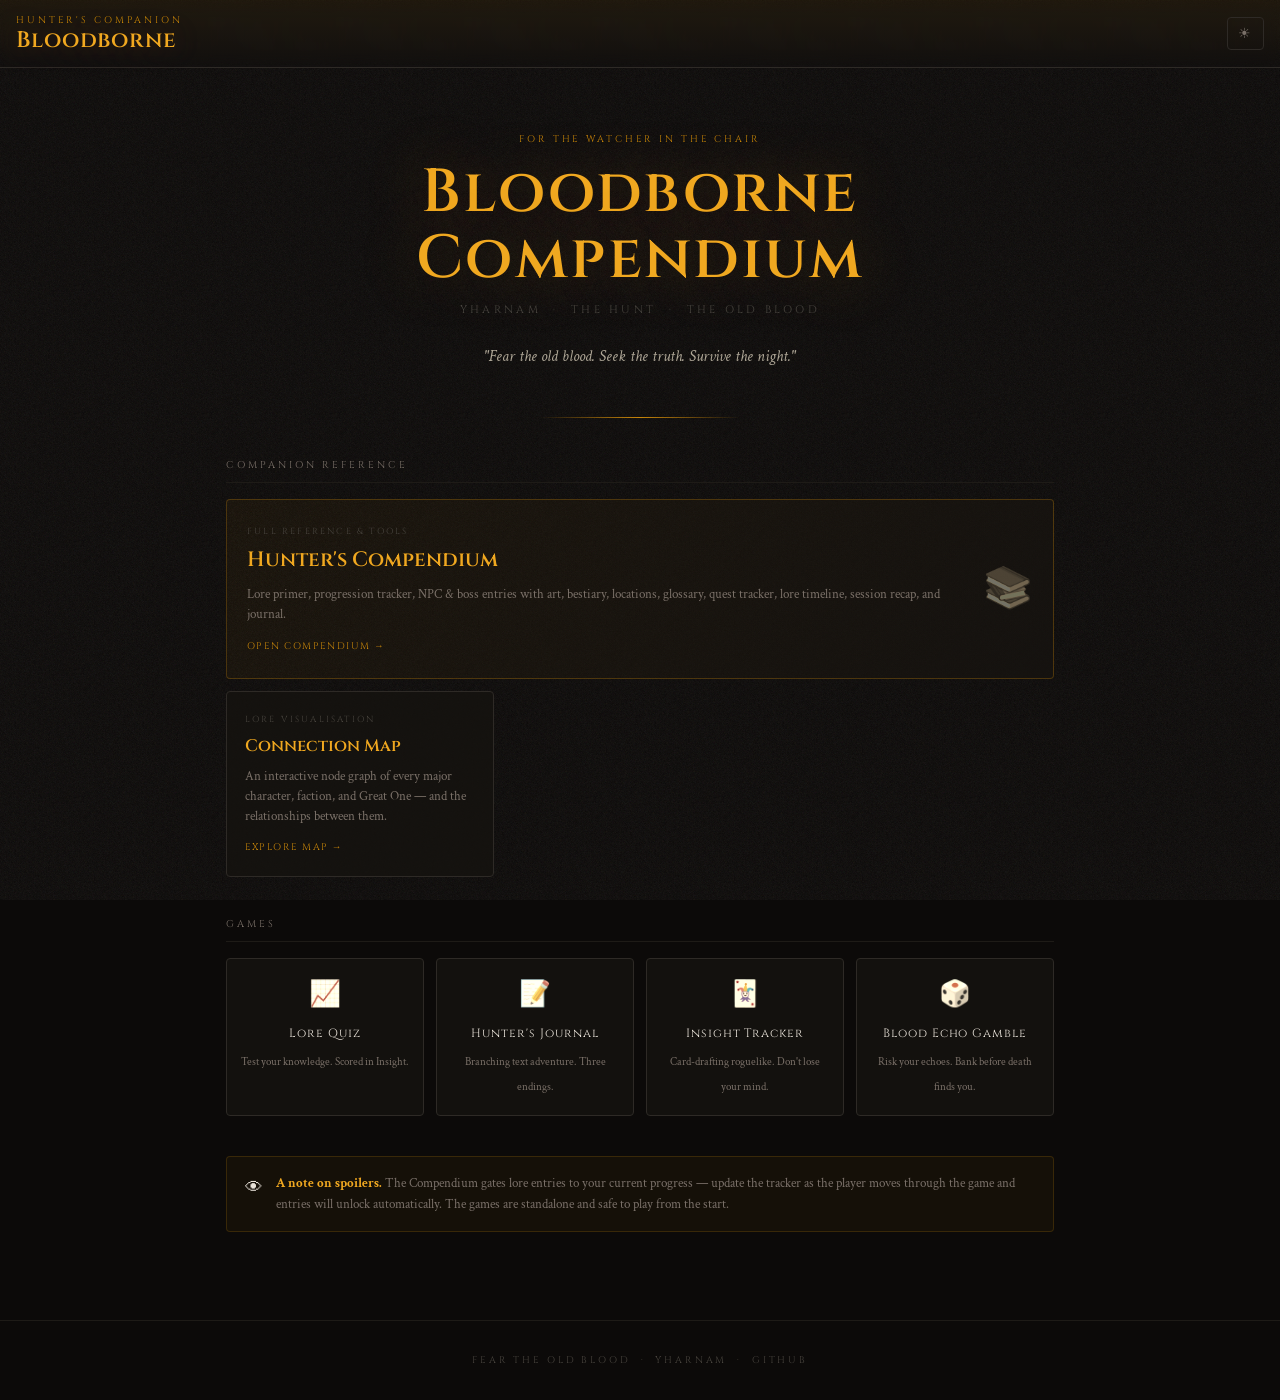
==== index.html @ aeda785c "Initial commit" ====
<!DOCTYPE html>
<html lang="en">
<head>
<meta charset="UTF-8">
<meta name="viewport" content="width=device-width, initial-scale=1.0">
<title>Bloodborne Compendium</title>
<link rel="stylesheet" href="shared.css">
<style>
.hero {
  text-align: center;
  padding: 4rem 1rem 3rem;
  position: relative;
}
.hero::after {
  content: '';
  position: absolute;
  bottom: 0; left: 50%;
  transform: translateX(-50%);
  width: 200px; height: 1px;
  background: linear-gradient(to right, transparent, var(--accent), transparent);
}
.hero-eyebrow { display: block; margin-bottom: 0.75rem; }
.hero-title {
  font-size: clamp(2.2rem, 6vw, 3.8rem);
  color: var(--accent-s);
  text-shadow: 0 0 60px rgba(200,134,10,0.35);
  line-height: 1.1;
  margin-bottom: 0.5rem;
}
.hero-sub {
  color: var(--text-faint);
  font-size: 0.68rem;
  letter-spacing: 0.3em;
  font-family: var(--font-display);
  text-transform: uppercase;
}
.hero-tagline {
  margin-top: 1.5rem;
  color: var(--text-mid);
  font-size: 1rem;
  font-style: italic;
  max-width: 440px;
  margin-left: auto;
  margin-right: auto;
  line-height: 1.7;
}
.nav-section { padding: 2.5rem 1rem; max-width: 860px; margin: 0 auto; }
.nav-section-title {
  font-size: 0.62rem;
  letter-spacing: 0.3em;
  text-transform: uppercase;
  color: var(--text-dim);
  font-family: var(--font-display);
  margin-bottom: 1rem;
  padding-bottom: 0.5rem;
  border-bottom: 1px solid var(--border-sub);
}
.nav-grid { display: grid; grid-template-columns: repeat(auto-fill, minmax(240px, 1fr)); gap: 0.75rem; }
.nav-card {
  border: 1px solid var(--border);
  border-radius: var(--radius);
  background: var(--surface);
  padding: 1.25rem 1.1rem;
  text-decoration: none;
  display: block;
  transition: border-color var(--transition), background var(--transition), transform var(--transition);
  position: relative;
  overflow: hidden;
}
.nav-card::before {
  content: '';
  position: absolute;
  inset: 0;
  background: linear-gradient(135deg, var(--accent-dim), transparent 60%);
  opacity: 0;
  transition: opacity var(--transition);
}
.nav-card:hover { border-color: var(--accent); transform: translateY(-2px); }
.nav-card:hover::before { opacity: 1; }
.nav-card-label {
  font-size: 0.55rem;
  letter-spacing: 0.25em;
  text-transform: uppercase;
  color: var(--text-faint);
  font-family: var(--font-display);
  margin-bottom: 0.4rem;
  display: block;
}
.nav-card-title {
  font-family: var(--font-display);
  font-size: 1.05rem;
  font-weight: 600;
  color: var(--accent-s);
  margin-bottom: 0.5rem;
  display: block;
}
.nav-card-desc { font-size: 0.8rem; color: var(--text-dim); line-height: 1.55; }
.nav-card-arrow {
  display: block;
  margin-top: 0.85rem;
  font-size: 0.6rem;
  letter-spacing: 0.15em;
  text-transform: uppercase;
  color: var(--accent);
  font-family: var(--font-display);
  transition: letter-spacing var(--transition);
}
.nav-card:hover .nav-card-arrow { letter-spacing: 0.25em; }
.nav-card.featured {
  grid-column: 1 / -1;
  display: grid;
  grid-template-columns: 1fr auto;
  align-items: center;
  gap: 1rem;
  padding: 1.5rem 1.25rem;
  border-color: rgba(200,134,10,0.3);
  background: linear-gradient(135deg, rgba(200,134,10,0.06), var(--surface));
}
.nav-card.featured .nav-card-title { font-size: 1.3rem; }
.nav-card.featured .featured-icon { font-size: 2.5rem; opacity: 0.4; filter: sepia(1); }
.games-grid {
  display: grid;
  grid-template-columns: repeat(2, 1fr);
  gap: 0.75rem;
}
@media (min-width: 600px) { .games-grid { grid-template-columns: repeat(4, 1fr); } }
.game-card {
  border: 1px solid var(--border);
  border-radius: var(--radius);
  background: var(--surface);
  padding: 1rem 0.85rem;
  text-decoration: none;
  display: block;
  text-align: center;
  transition: border-color var(--transition), background var(--transition), transform var(--transition);
}
.game-card:hover { border-color: var(--accent); transform: translateY(-2px); background: var(--accent-dim); }
.game-card-icon { font-size: 1.6rem; display: block; margin-bottom: 0.5rem; filter: sepia(0.5); }
.game-card-title { font-family: var(--font-display); font-size: 0.75rem; letter-spacing: 0.08em; color: var(--text); display: block; margin-bottom: 0.3rem; }
.game-card-desc { font-size: 0.68rem; color: var(--text-dim); line-height: 1.45; }
.watcher-note { max-width: 860px; margin: 0 auto; padding: 0 1rem 2.5rem; }
.watcher-note-inner {
  border: 1px solid rgba(200,134,10,0.2);
  border-radius: var(--radius);
  background: rgba(200,134,10,0.05);
  padding: 1rem 1.1rem;
  display: flex;
  gap: 0.85rem;
  align-items: flex-start;
}
.watcher-note-icon { font-size: 1.1rem; flex-shrink: 0; margin-top: 0.1rem; }
.watcher-note-text { font-size: 0.82rem; color: var(--text-dim); line-height: 1.6; }
.watcher-note-text strong { color: var(--accent-s); }
</style>
</head>
<body>

<header class="site-header">
  <div class="brand">
    <span class="eyebrow">Hunter's Companion</span>
    <h1>Bloodborne</h1>
  </div>
  <div class="header-controls">
    <button class="btn btn-icon" id="themeToggle" title="Toggle theme">&#9728;</button>
  </div>
</header>

<section class="hero">
  <span class="eyebrow hero-eyebrow">For the Watcher in the Chair</span>
  <h1 class="hero-title">Bloodborne<br>Compendium</h1>
  <p class="hero-sub">Yharnam &nbsp;&middot;&nbsp; The Hunt &nbsp;&middot;&nbsp; The Old Blood</p>
  <p class="hero-tagline">"Fear the old blood. Seek the truth. Survive the night."</p>
</section>

<section class="nav-section">
  <p class="nav-section-title">Companion Reference</p>
  <div class="nav-grid">
    <a href="compendium.html" class="nav-card featured">
      <div>
        <span class="nav-card-label">Full Reference &amp; Tools</span>
        <span class="nav-card-title">Hunter's Compendium</span>
        <p class="nav-card-desc">Lore primer, progression tracker, NPC &amp; boss entries with art, bestiary, locations, glossary, quest tracker, lore timeline, session recap, and journal.</p>
        <span class="nav-card-arrow">Open Compendium &rarr;</span>
      </div>
      <span class="featured-icon">&#128218;</span>
    </a>
    <a href="connection-map.html" class="nav-card">
      <span class="nav-card-label">Lore Visualisation</span>
      <span class="nav-card-title">Connection Map</span>
      <p class="nav-card-desc">An interactive node graph of every major character, faction, and Great One — and the relationships between them.</p>
      <span class="nav-card-arrow">Explore Map &rarr;</span>
    </a>
  </div>
</section>

<section class="nav-section" style="padding-top:0">
  <p class="nav-section-title">Games</p>
  <div class="games-grid">
    <a href="games/quiz.html" class="game-card">
      <span class="game-card-icon">&#128200;</span>
      <span class="game-card-title">Lore Quiz</span>
      <span class="game-card-desc">Test your knowledge. Scored in Insight.</span>
    </a>
    <a href="games/journal.html" class="game-card">
      <span class="game-card-icon">&#128221;</span>
      <span class="game-card-title">Hunter's Journal</span>
      <span class="game-card-desc">Branching text adventure. Three endings.</span>
    </a>
    <a href="games/insight.html" class="game-card">
      <span class="game-card-icon">&#127183;</span>
      <span class="game-card-title">Insight Tracker</span>
      <span class="game-card-desc">Card-drafting roguelike. Don't lose your mind.</span>
    </a>
    <a href="games/gamble.html" class="game-card">
      <span class="game-card-icon">&#127922;</span>
      <span class="game-card-title">Blood Echo Gamble</span>
      <span class="game-card-desc">Risk your echoes. Bank before death finds you.</span>
    </a>
  </div>
</section>

<div class="watcher-note">
  <div class="watcher-note-inner">
    <span class="watcher-note-icon">&#128065;</span>
    <p class="watcher-note-text">
      <strong>A note on spoilers.</strong> The Compendium gates lore entries to your current progress &mdash; update the tracker as the player moves through the game and entries will unlock automatically. The games are standalone and safe to play from the start.
    </p>
  </div>
</div>

<footer class="site-footer">
  Fear the Old Blood &nbsp;&middot;&nbsp; Yharnam &nbsp;&middot;&nbsp;
  <a href="https://github.com/teek88x-blip/Bloodborne-Compendium" style="color:var(--text-faint)">GitHub</a>
</footer>

<script>
(function(){
  var toggle = document.getElementById('themeToggle');
  var saved = localStorage.getItem('bb-theme') || 'dark';
  if(saved === 'light'){
    document.documentElement.setAttribute('data-theme','light');
    toggle.textContent = '\uD83C\uDF19';
  }
  toggle.addEventListener('click', function(){
    var isLight = document.documentElement.getAttribute('data-theme') === 'light';
    if(isLight){
      document.documentElement.removeAttribute('data-theme');
      toggle.textContent = '\u2600';
      localStorage.setItem('bb-theme','dark');
    } else {
      document.documentElement.setAttribute('data-theme','light');
      toggle.textContent = '\uD83C\uDF19';
      localStorage.setItem('bb-theme','light');
    }
  });
})();
</script>
</body>
</html>
---- shared.css ----
/* ─── BLOODBORNE COMPENDIUM — SHARED STYLES ─────────────────────────────── */

@import url('https://fonts.googleapis.com/css2?family=Cinzel:wght@400;600;700&family=Crimson+Text:ital,wght@0,400;0,600;1,400&display=swap');

/* ─── VARIABLES ─────────────────────────────────────────────────────────── */
:root {
  --bg:         #0c0a09;
  --bg2:        #111008;
  --surface:    rgba(22,19,16,0.85);
  --surface2:   rgba(28,24,20,0.6);
  --border:     #2e2a26;
  --border-sub: #1e1b17;
  --text:       #e8e2d9;
  --text-mid:   #b0a898;
  --text-dim:   #7a7068;
  --text-faint: #48443e;
  --accent:     #c8860a;
  --accent-s:   #f0a820;
  --accent-dim: rgba(200,134,10,0.15);
  --red:        #9f1239;
  --red-s:      #fb7185;
  --teal:       #0f766e;
  --teal-s:     #2dd4bf;
  --purple:     #6d28d9;
  --purple-s:   #c4b5fd;
  --blue:       #1d4ed8;
  --blue-s:     #60a5fa;
  --green:      #065f46;
  --green-s:    #34d399;
  --font-display: 'Cinzel', 'Palatino Linotype', Georgia, serif;
  --font-body:    'Crimson Text', 'Palatino Linotype', Georgia, serif;
  --radius:     4px;
  --transition: 0.2s ease;
}

[data-theme="light"] {
  --bg:         #f0ebe2;
  --bg2:        #e8e2d8;
  --surface:    rgba(240,235,226,0.95);
  --surface2:   rgba(228,222,212,0.7);
  --border:     #c4b89e;
  --border-sub: #d8d0c0;
  --text:       #1c1812;
  --text-mid:   #3c3428;
  --text-dim:   #6a6054;
  --text-faint: #9a9080;
  --accent:     #8b5e08;
  --accent-s:   #a87010;
  --accent-dim: rgba(139,94,8,0.12);
}

/* ─── RESET & BASE ──────────────────────────────────────────────────────── */
*, *::before, *::after { box-sizing: border-box; margin: 0; padding: 0; }

html { font-size: 16px; scroll-behavior: smooth; }

body {
  font-family: var(--font-body);
  background: var(--bg);
  color: var(--text);
  min-height: 100vh;
  line-height: 1.6;
  transition: background var(--transition), color var(--transition);
  position: relative;
  overflow-x: hidden;
}

/* Noise texture overlay */
body::before {
  content: '';
  position: fixed;
  inset: 0;
  pointer-events: none;
  z-index: 0;
  opacity: 0.08;
  background-image: url("data:image/svg+xml,%3Csvg viewBox='0 0 256 256' xmlns='http://www.w3.org/2000/svg'%3E%3Cfilter id='noise'%3E%3CfeTurbulence type='fractalNoise' baseFrequency='0.9' numOctaves='4' stitchTiles='stitch'/%3E%3C/filter%3E%3Crect width='100%25' height='100%25' filter='url(%23noise)'/%3E%3C/svg%3E");
  background-size: 128px;
}

[data-theme="light"] body::before { opacity: 0.04; }

/* All content above noise */
body > * { position: relative; z-index: 1; }

a { color: var(--accent-s); text-decoration: none; transition: color var(--transition); }
a:hover { color: var(--accent); }

/* ─── TYPOGRAPHY ────────────────────────────────────────────────────────── */
h1, h2, h3, h4 { font-family: var(--font-display); font-weight: 600; letter-spacing: 0.04em; }

.eyebrow {
  font-family: var(--font-display);
  font-size: 0.6rem;
  letter-spacing: 0.3em;
  text-transform: uppercase;
  color: var(--accent);
}

.lore-text {
  font-family: var(--font-body);
  font-size: 0.88rem;
  line-height: 1.75;
  color: var(--text-mid);
  font-style: italic;
}

/* ─── LAYOUT ────────────────────────────────────────────────────────────── */
.page-wrap {
  max-width: 860px;
  margin: 0 auto;
  padding: 0 1rem;
}

/* ─── HEADER ────────────────────────────────────────────────────────────── */
.site-header {
  border-bottom: 1px solid var(--border);
  padding: 1rem;
  background: linear-gradient(to bottom, rgba(200,134,10,0.08), transparent);
  display: flex;
  justify-content: space-between;
  align-items: center;
  position: sticky;
  top: 0;
  z-index: 100;
  backdrop-filter: blur(8px);
  -webkit-backdrop-filter: blur(8px);
}

.site-header .brand { line-height: 1; }
.site-header .brand .eyebrow { margin-bottom: 0.2rem; display: block; }
.site-header .brand h1 {
  font-size: 1.4rem;
  color: var(--accent-s);
  text-shadow: 0 0 30px rgba(200,134,10,0.4);
}

.header-controls { display: flex; gap: 0.5rem; align-items: center; }

/* ─── BUTTONS ───────────────────────────────────────────────────────────── */
.btn {
  font-family: var(--font-display);
  font-size: 0.6rem;
  letter-spacing: 0.2em;
  text-transform: uppercase;
  padding: 0.45rem 0.9rem;
  border-radius: var(--radius);
  border: 1px solid var(--border);
  background: transparent;
  color: var(--text-dim);
  cursor: pointer;
  transition: all var(--transition);
}
.btn:hover { color: var(--text); border-color: var(--accent); }

.btn-primary {
  background: var(--accent-dim);
  border-color: rgba(200,134,10,0.5);
  color: var(--accent-s);
}
.btn-primary:hover { background: rgba(200,134,10,0.25); }

.btn-icon { padding: 0.4rem 0.6rem; font-size: 0.85rem; }

/* Toggle switch */
.toggle-wrap { display: flex; align-items: center; gap: 0.4rem; }
.toggle-label { font-size: 0.6rem; color: var(--text-dim); font-family: var(--font-display); letter-spacing: 0.1em; text-transform: uppercase; }
.toggle {
  width: 2rem; height: 1rem;
  border-radius: 9999px;
  border: none;
  cursor: pointer;
  background: var(--border);
  position: relative;
  transition: background var(--transition);
  flex-shrink: 0;
}
.toggle.on { background: var(--accent); }
.toggle::after {
  content: '';
  position: absolute;
  top: 1px;
  left: 1px;
  width: 12px; height: 12px;
  border-radius: 50%;
  background: var(--text);
  transition: left var(--transition);
}
.toggle.on::after { left: calc(100% - 13px); }

/* ─── TABS ──────────────────────────────────────────────────────────────── */
.tab-nav {
  display: flex;
  border-bottom: 1px solid var(--border-sub);
  overflow-x: auto;
  scrollbar-width: none;
  position: sticky;
  top: 57px;
  z-index: 90;
  background: var(--bg);
  backdrop-filter: blur(8px);
}
.tab-nav::-webkit-scrollbar { display: none; }

.tab-btn {
  font-family: var(--font-display);
  font-size: 0.58rem;
  letter-spacing: 0.15em;
  text-transform: uppercase;
  padding: 0.6rem 0.8rem;
  white-space: nowrap;
  background: none;
  border: none;
  border-bottom: 2px solid transparent;
  color: var(--text-dim);
  cursor: pointer;
  transition: color var(--transition), border-color var(--transition);
}
.tab-btn:hover { color: var(--text-mid); }
.tab-btn.active { border-bottom-color: var(--accent); color: var(--accent-s); }

.tab-panel { display: none; padding: 1.25rem 0; }
.tab-panel.active { display: block; }

/* ─── CARDS ─────────────────────────────────────────────────────────────── */
.card {
  border: 1px solid var(--border);
  border-radius: var(--radius);
  background: var(--surface);
  margin-bottom: 0.4rem;
  overflow: hidden;
  transition: border-color var(--transition);
}
.card.locked { opacity: 0.4; }
.card.locked .card-header { cursor: default; }

.card-header {
  display: flex;
  justify-content: space-between;
  align-items: center;
  padding: 0.65rem 0.85rem;
  cursor: pointer;
  gap: 0.5rem;
}
.card-header:hover .card-title { color: var(--accent-s); }

.card-left-bar { border-left: 3px solid var(--accent); }

.card-title { font-size: 0.88rem; font-weight: 600; color: var(--text); transition: color var(--transition); }
.card-sub1 { font-size: 0.64rem; margin-top: 0.1rem; letter-spacing: 0.05em; }
.card-sub2 { font-size: 0.64rem; color: var(--text-dim); }
.card-chevron { color: var(--text-faint); font-size: 0.7rem; flex-shrink: 0; transition: transform var(--transition); }
.card.open .card-chevron { transform: rotate(180deg); }

.card-body {
  display: none;
  padding: 0 0.85rem 0.85rem;
  border-top: 1px solid var(--border-sub);
}
.card.open .card-body { display: block; }

/* Art asset display */
.art-img {
  width: 100%;
  max-height: 200px;
  object-fit: cover;
  border-radius: var(--radius);
  margin-top: 0.75rem;
  border: 1px solid var(--border);
  filter: brightness(0.9) sepia(0.15);
}
.art-placeholder {
  width: 100%;
  height: 120px;
  border-radius: var(--radius);
  margin-top: 0.75rem;
  border: 1px dashed var(--border);
  display: flex;
  align-items: center;
  justify-content: center;
  background: var(--surface2);
  color: var(--text-faint);
  font-size: 0.65rem;
  font-family: var(--font-display);
  letter-spacing: 0.1em;
  text-transform: uppercase;
}

/* Badge */
.badge {
  font-size: 0.52rem;
  padding: 1px 6px;
  border-radius: 2px;
  border: 1px solid;
  font-family: var(--font-display);
  letter-spacing: 0.1em;
  text-transform: uppercase;
  white-space: nowrap;
}

/* ─── PROGRESS BAR ──────────────────────────────────────────────────────── */
.progress-track {
  background: var(--border-sub);
  border-radius: 9999px;
  height: 4px;
  overflow: hidden;
}
.progress-fill {
  height: 4px;
  border-radius: 9999px;
  background: var(--accent);
  transition: width 0.4s ease;
}

/* ─── FORM ELEMENTS ─────────────────────────────────────────────────────── */
input, textarea, select {
  font-family: var(--font-body);
  font-size: 0.88rem;
  background: var(--bg);
  border: 1px solid var(--border);
  border-radius: var(--radius);
  color: var(--text);
  padding: 0.55rem 0.7rem;
  width: 100%;
  transition: border-color var(--transition);
  outline: none;
  resize: none;
}
input:focus, textarea:focus, select:focus { border-color: var(--accent); }
input::placeholder, textarea::placeholder { color: var(--text-faint); }

.field-label {
  display: block;
  font-size: 0.65rem;
  color: var(--text-dim);
  margin-bottom: 0.25rem;
  font-family: var(--font-display);
  letter-spacing: 0.08em;
}

/* ─── FOOTER ────────────────────────────────────────────────────────────── */
.site-footer {
  text-align: center;
  padding: 2rem 1rem;
  color: var(--text-faint);
  font-size: 0.6rem;
  letter-spacing: 0.3em;
  font-family: var(--font-display);
  text-transform: uppercase;
  border-top: 1px solid var(--border-sub);
  margin-top: 3rem;
}

/* ─── UTILITY ───────────────────────────────────────────────────────────── */
.txt-accent  { color: var(--accent-s); }
.txt-dim     { color: var(--text-dim); }
.txt-faint   { color: var(--text-faint); }
.txt-mid     { color: var(--text-mid); }
.txt-red     { color: var(--red-s); }
.txt-green   { color: var(--green-s); }
.txt-purple  { color: var(--purple-s); }
.italic      { font-style: italic; }
.mb-sm       { margin-bottom: 0.5rem; }
.mb-md       { margin-bottom: 1rem; }
.mt-sm       { margin-top: 0.5rem; }
.flex-between { display: flex; justify-content: space-between; align-items: center; }
.flex-gap    { display: flex; gap: 0.5rem; align-items: center; }
.surface-box {
  border: 1px solid var(--border);
  background: var(--surface);
  border-radius: var(--radius);
  padding: 1rem;
}

/* ─── PHASE PROGRESS DOTS ───────────────────────────────────────────────── */
.phase-dots { display: flex; gap: 3px; margin-top: 0.4rem; }
.phase-dot  { flex: 1; height: 3px; border-radius: 2px; background: var(--border-sub); transition: background 0.3s; }

/* ─── TIMELINE ──────────────────────────────────────────────────────────── */
.timeline-wrap { position: relative; padding-left: 1.75rem; }
.timeline-spine {
  position: absolute;
  left: 0.65rem;
  top: 0; bottom: 0;
  width: 2px;
  background: linear-gradient(to bottom, #7c3aed, #1d4ed8, #0f766e, #b45309, #9f1239, #92400e);
  opacity: 0.35;
  border-radius: 2px;
}
.timeline-era { margin-bottom: 1.75rem; }
.timeline-era-header { display: flex; align-items: center; gap: 0.6rem; margin-bottom: 0.65rem; }
.timeline-dot {
  position: absolute;
  left: 0.38rem;
  width: 0.6rem; height: 0.6rem;
  border-radius: 50%;
  border: 2px solid var(--bg);
}
.timeline-era-label {
  font-family: var(--font-display);
  font-size: 0.68rem;
  font-weight: 600;
  letter-spacing: 0.18em;
  text-transform: uppercase;
}
.timeline-events { display: flex; flex-direction: column; gap: 0.55rem; }
.timeline-event {
  border: 1px solid var(--border);
  border-radius: var(--radius);
  background: var(--surface);
  padding: 0.75rem 0.9rem;
}
.timeline-event-title { font-size: 0.84rem; font-weight: 600; color: var(--text); margin-bottom: 0.3rem; }
.timeline-event-text  { font-size: 0.8rem; color: var(--text-mid); line-height: 1.65; }

/* ─── QUEST STEPS ───────────────────────────────────────────────────────── */
.quest-step {
  display: flex;
  gap: 0.6rem;
  align-items: flex-start;
  padding: 0.4rem 0.5rem;
  border-radius: 3px;
  border: 1px solid var(--border-sub);
  cursor: pointer;
  transition: background var(--transition), border-color var(--transition);
  margin-bottom: 0.35rem;
}
.quest-step.done { background: rgba(5,100,60,0.1); border-color: rgba(52,211,153,0.2); }
.quest-step.warn { border-color: rgba(185,28,28,0.2); }
.quest-step.done .step-text { text-decoration: line-through; color: var(--text-dim); }
.quest-step.warn .step-text { color: #fca5a5; }
.step-check { font-size: 0.9rem; flex-shrink: 0; line-height: 1.4; margin-top: 0.05rem; color: var(--text-faint); transition: color var(--transition); }
.quest-step.done .step-check { color: var(--green-s); }
.step-text { font-size: 0.78rem; line-height: 1.55; color: var(--text-mid); }
.step-warn-icon { color: #ef4444; font-weight: bold; margin-right: 0.2rem; }

/* ─── SESSION RECAP ─────────────────────────────────────────────────────── */
.recap-card {
  border: 1px solid var(--border);
  background: var(--surface);
  border-radius: var(--radius);
  overflow: hidden;
  margin-bottom: 0.65rem;
}
.recap-header {
  padding: 0.65rem 0.85rem;
  border-bottom: 1px solid var(--border-sub);
  display: flex;
  justify-content: space-between;
  align-items: center;
}
.recap-body { padding: 0.65rem 0.85rem; display: flex; flex-direction: column; gap: 0.3rem; }
.recap-row { font-size: 0.75rem; color: var(--text-mid); }
.recap-row.bosses { color: var(--accent); }
.recap-notes {
  font-size: 0.8rem;
  line-height: 1.6;
  color: var(--text-mid);
  border-top: 1px solid var(--border-sub);
  padding-top: 0.4rem;
  margin-top: 0.1rem;
}

/* ─── JOURNAL ───────────────────────────────────────────────────────────── */
.journal-entry {
  border: 1px solid var(--border-sub);
  background: var(--surface);
  border-radius: var(--radius);
  padding: 0.75rem 0.85rem;
  margin-bottom: 0.5rem;
}
.journal-entry-text { font-size: 0.84rem; line-height: 1.65; color: var(--text-mid); }
.journal-entry-time { font-size: 0.62rem; color: var(--text-faint); margin-top: 0.35rem; font-family: var(--font-display); }

/* ─── RESPONSIVE ────────────────────────────────────────────────────────── */
@media (max-width: 600px) {
  .site-header .brand h1 { font-size: 1.1rem; }
  .tab-btn { padding: 0.55rem 0.6rem; font-size: 0.54rem; }
}
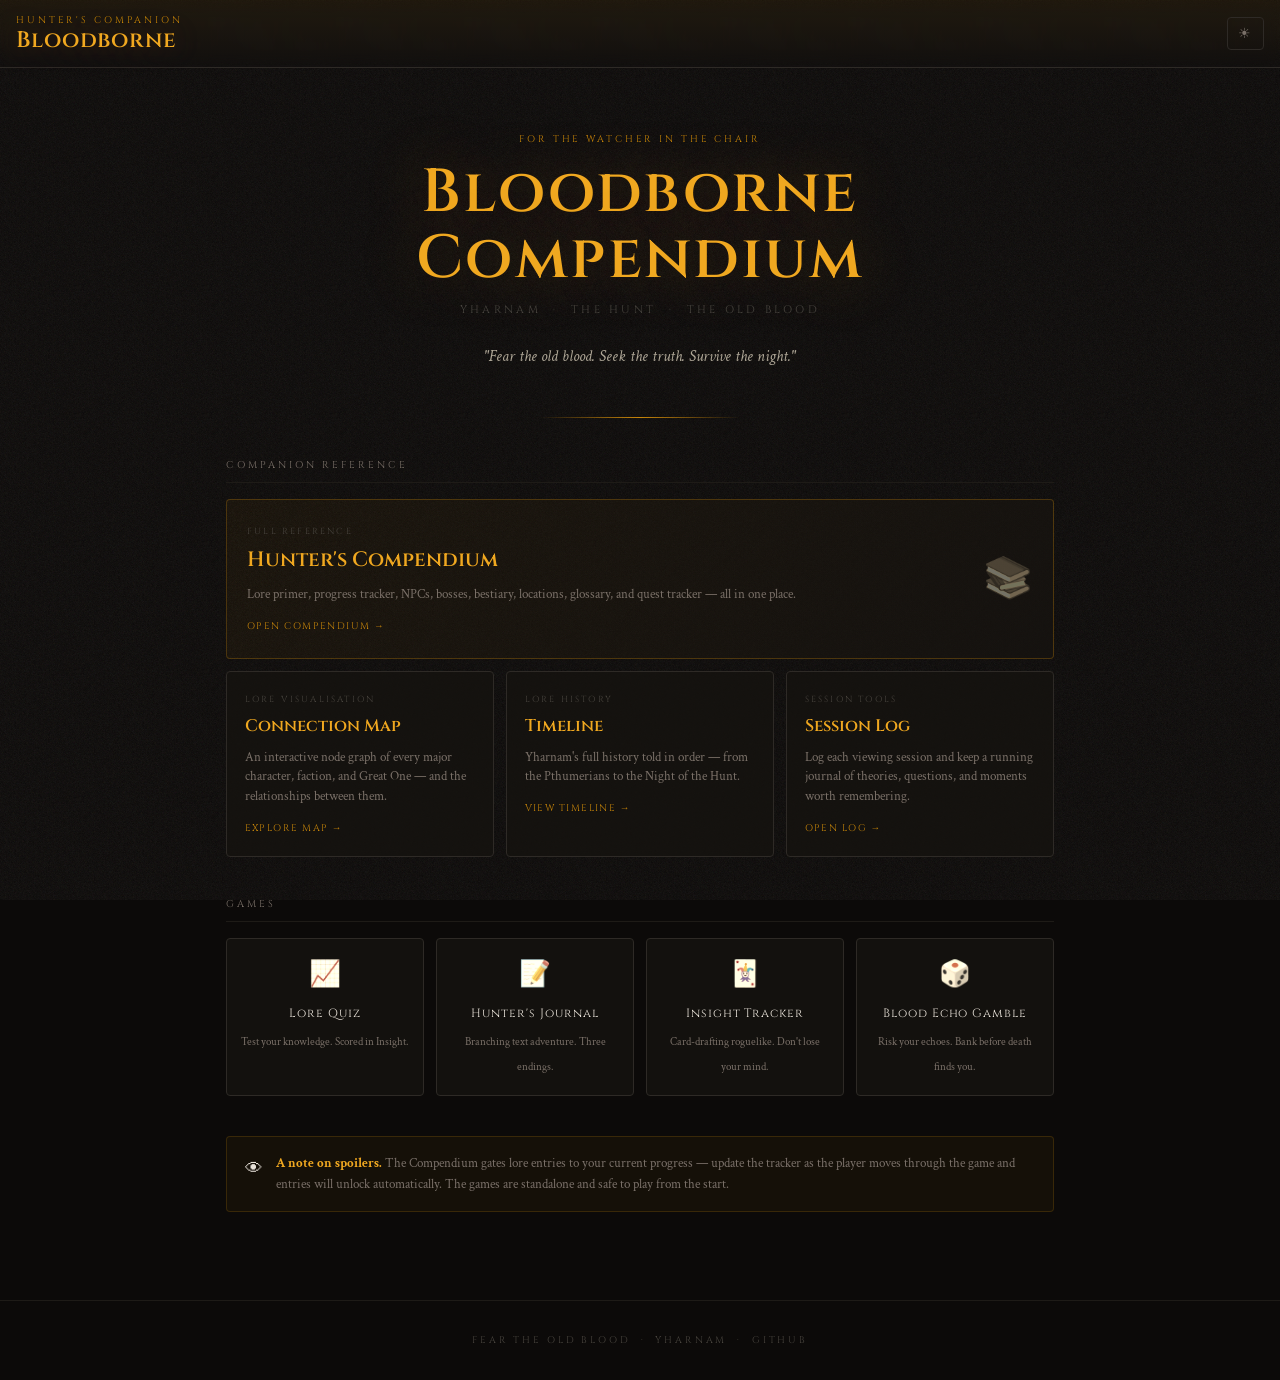
==== commit de923d1f: "Nav bar reduction" ====
--- a/index.html
+++ b/index.html
@@ -177,9 +177,9 @@
   <div class="nav-grid">
     <a href="compendium.html" class="nav-card featured">
       <div>
-        <span class="nav-card-label">Full Reference &amp; Tools</span>
+        <span class="nav-card-label">Full Reference</span>
         <span class="nav-card-title">Hunter's Compendium</span>
-        <p class="nav-card-desc">Lore primer, progression tracker, NPC &amp; boss entries with art, bestiary, locations, glossary, quest tracker, lore timeline, session recap, and journal.</p>
+        <p class="nav-card-desc">Lore primer, progress tracker, NPCs, bosses, bestiary, locations, glossary, and quest tracker — all in one place.</p>
         <span class="nav-card-arrow">Open Compendium &rarr;</span>
       </div>
       <span class="featured-icon">&#128218;</span>
@@ -189,6 +189,18 @@
       <span class="nav-card-title">Connection Map</span>
       <p class="nav-card-desc">An interactive node graph of every major character, faction, and Great One — and the relationships between them.</p>
       <span class="nav-card-arrow">Explore Map &rarr;</span>
+    </a>
+    <a href="timeline.html" class="nav-card">
+      <span class="nav-card-label">Lore History</span>
+      <span class="nav-card-title">Timeline</span>
+      <p class="nav-card-desc">Yharnam's full history told in order — from the Pthumerians to the Night of the Hunt.</p>
+      <span class="nav-card-arrow">View Timeline &rarr;</span>
+    </a>
+    <a href="session.html" class="nav-card">
+      <span class="nav-card-label">Session Tools</span>
+      <span class="nav-card-title">Session Log</span>
+      <p class="nav-card-desc">Log each viewing session and keep a running journal of theories, questions, and moments worth remembering.</p>
+      <span class="nav-card-arrow">Open Log &rarr;</span>
     </a>
   </div>
 </section>
--- a/shared.css
+++ b/shared.css
@@ -259,25 +259,32 @@
 .card.open .card-body { display: block; }
 
 /* Art asset display */
+/* Art image — fixed frame, consistent across any image dimensions */
+/* Art image — natural dimensions, no cropping */
+.art-wrap {
+  width: 100%;
+  border-radius: var(--radius);
+  margin-top: 0.75rem;
+  border: 1px solid var(--border);
+  overflow: hidden;
+  background: var(--surface2);
+}
+/* art-wide kept for backwards compat but no longer changes behaviour */
+.art-wrap.art-wide {}
 .art-img {
   width: 100%;
-  max-height: 200px;
-  object-fit: cover;
-  border-radius: var(--radius);
-  margin-top: 0.75rem;
-  border: 1px solid var(--border);
+  height: auto;
+  display: block;
   filter: brightness(0.9) sepia(0.15);
-}
+  transition: filter 0.3s;
+}
+.art-img:hover { filter: brightness(1) sepia(0); }
 .art-placeholder {
   width: 100%;
-  height: 120px;
-  border-radius: var(--radius);
-  margin-top: 0.75rem;
-  border: 1px dashed var(--border);
+  padding: 2rem 0;
   display: flex;
   align-items: center;
   justify-content: center;
-  background: var(--surface2);
   color: var(--text-faint);
   font-size: 0.65rem;
   font-family: var(--font-display);
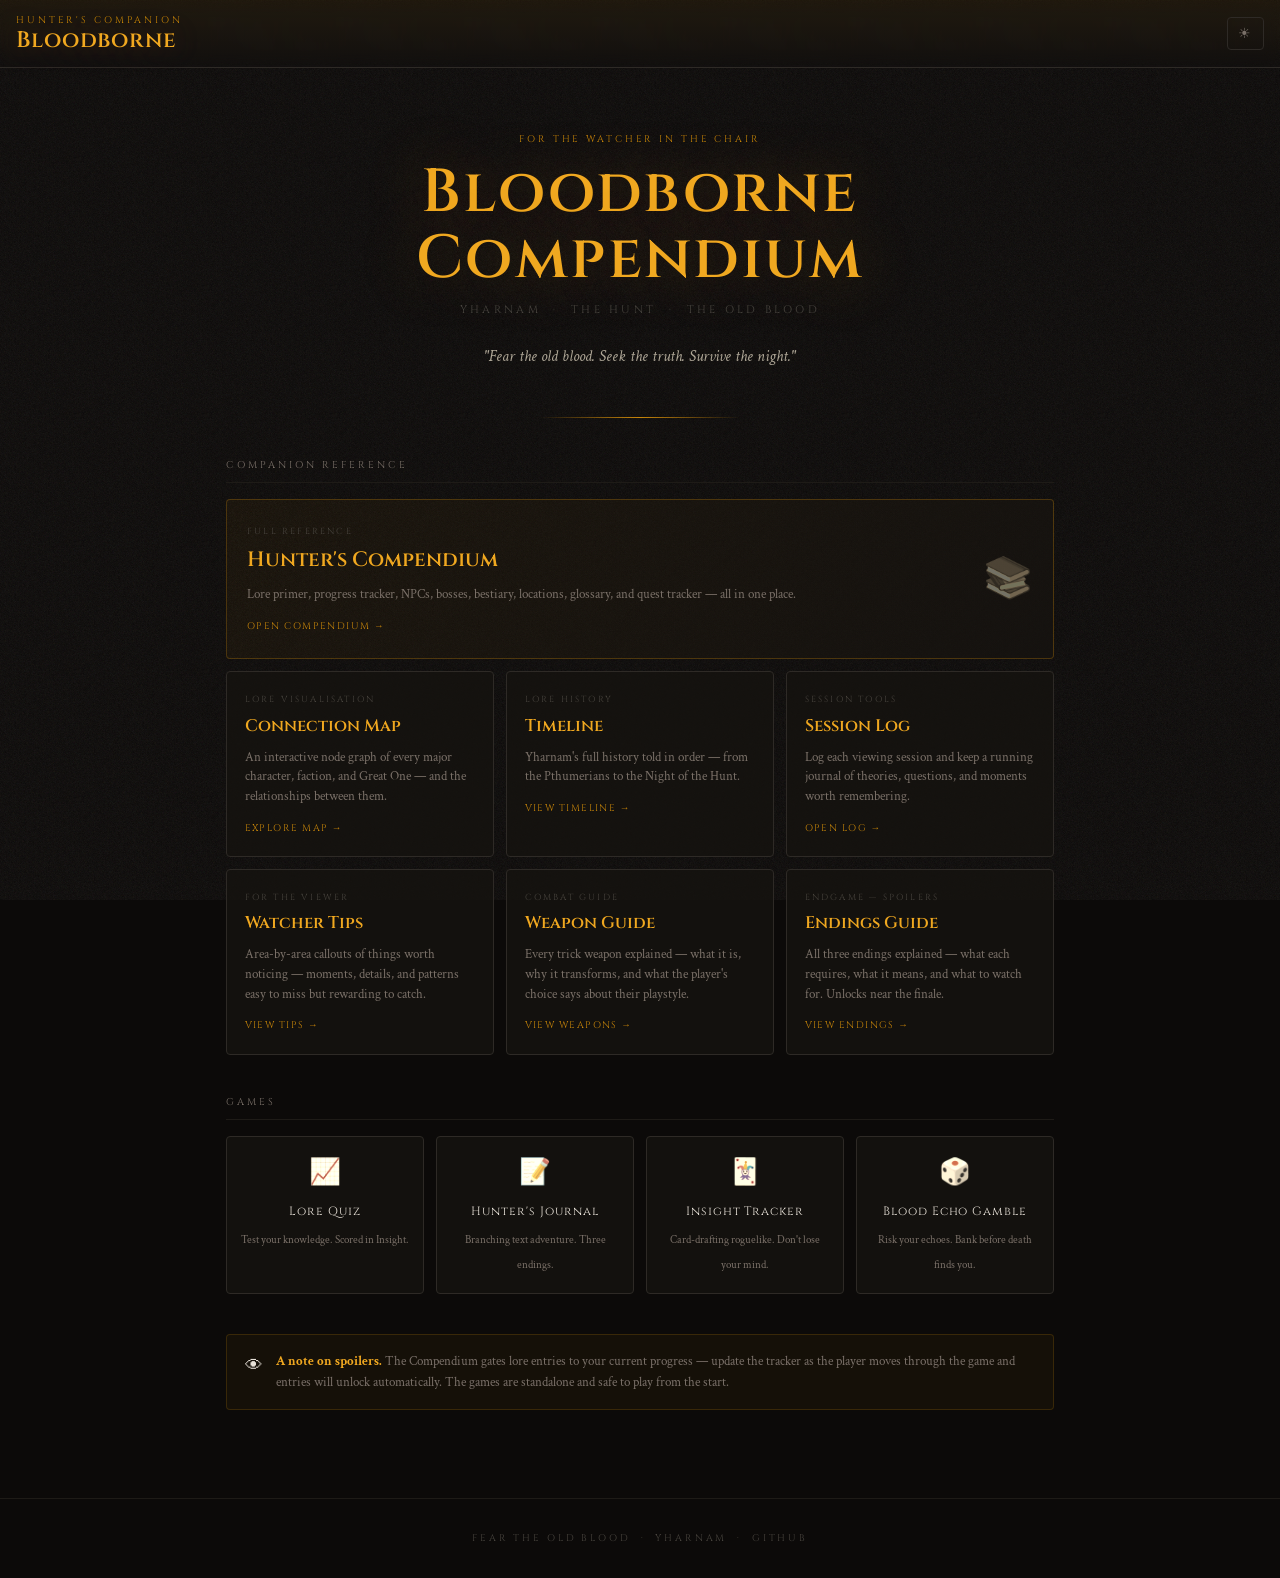
==== commit 44f712d0: "New pages" ====
--- a/index.html
+++ b/index.html
@@ -201,6 +201,24 @@
       <span class="nav-card-title">Session Log</span>
       <p class="nav-card-desc">Log each viewing session and keep a running journal of theories, questions, and moments worth remembering.</p>
       <span class="nav-card-arrow">Open Log &rarr;</span>
+    </a>
+    <a href="watcher-tips.html" class="nav-card">
+      <span class="nav-card-label">For the Viewer</span>
+      <span class="nav-card-title">Watcher Tips</span>
+      <p class="nav-card-desc">Area-by-area callouts of things worth noticing — moments, details, and patterns easy to miss but rewarding to catch.</p>
+      <span class="nav-card-arrow">View Tips &rarr;</span>
+    </a>
+    <a href="weapons.html" class="nav-card">
+      <span class="nav-card-label">Combat Guide</span>
+      <span class="nav-card-title">Weapon Guide</span>
+      <p class="nav-card-desc">Every trick weapon explained — what it is, why it transforms, and what the player's choice says about their playstyle.</p>
+      <span class="nav-card-arrow">View Weapons &rarr;</span>
+    </a>
+    <a href="endings.html" class="nav-card">
+      <span class="nav-card-label">Endgame &mdash; Spoilers</span>
+      <span class="nav-card-title">Endings Guide</span>
+      <p class="nav-card-desc">All three endings explained — what each requires, what it means, and what to watch for. Unlocks near the finale.</p>
+      <span class="nav-card-arrow">View Endings &rarr;</span>
     </a>
   </div>
 </section>
--- a/shared.css
+++ b/shared.css
@@ -483,3 +483,42 @@
   .site-header .brand h1 { font-size: 1.1rem; }
   .tab-btn { padding: 0.55rem 0.6rem; font-size: 0.54rem; }
 }
+
+/* ─── BLOOD MOON THEME ──────────────────────────────────────────────────────── */
+/* Activates when data-bloodmoon="1" — after Rom is defeated */
+[data-bloodmoon="1"] {
+  --accent:     #a01030;
+  --accent-s:   #e84060;
+  --accent-dim: rgba(160,16,48,0.15);
+  --border:     #3a1a1e;
+  --border-sub: #261016;
+  --bg:         #0d0608;
+  --bg2:        #130608;
+  --surface:    rgba(26,10,12,0.9);
+}
+
+[data-bloodmoon="1"] .site-header {
+  background: linear-gradient(to bottom, rgba(160,16,48,0.12), transparent);
+  border-bottom-color: #3a1a1e;
+}
+
+[data-bloodmoon="1"] body::before {
+  opacity: 0.12;
+  background-image: url("data:image/svg+xml,%3Csvg viewBox='0 0 256 256' xmlns='http://www.w3.org/2000/svg'%3E%3Cfilter id='noise'%3E%3CfeTurbulence type='fractalNoise' baseFrequency='0.75' numOctaves='4' stitchTiles='stitch'/%3E%3C/filter%3E%3Crect width='100%25' height='100%25' filter='url(%23noise)' fill='%23600010'/%3E%3C/svg%3E");
+}
+
+/* Blood Moon banner shown in progress tab */
+.bloodmoon-banner {
+  border: 1px solid rgba(160,16,48,0.4);
+  background: rgba(160,16,48,0.1);
+  border-radius: var(--radius);
+  padding: 0.65rem 0.85rem;
+  margin-bottom: 0.85rem;
+  display: flex;
+  gap: 0.6rem;
+  align-items: center;
+  font-size: 0.78rem;
+  color: #e84060;
+  line-height: 1.5;
+}
+.bloodmoon-icon { font-size: 1rem; flex-shrink: 0; }
